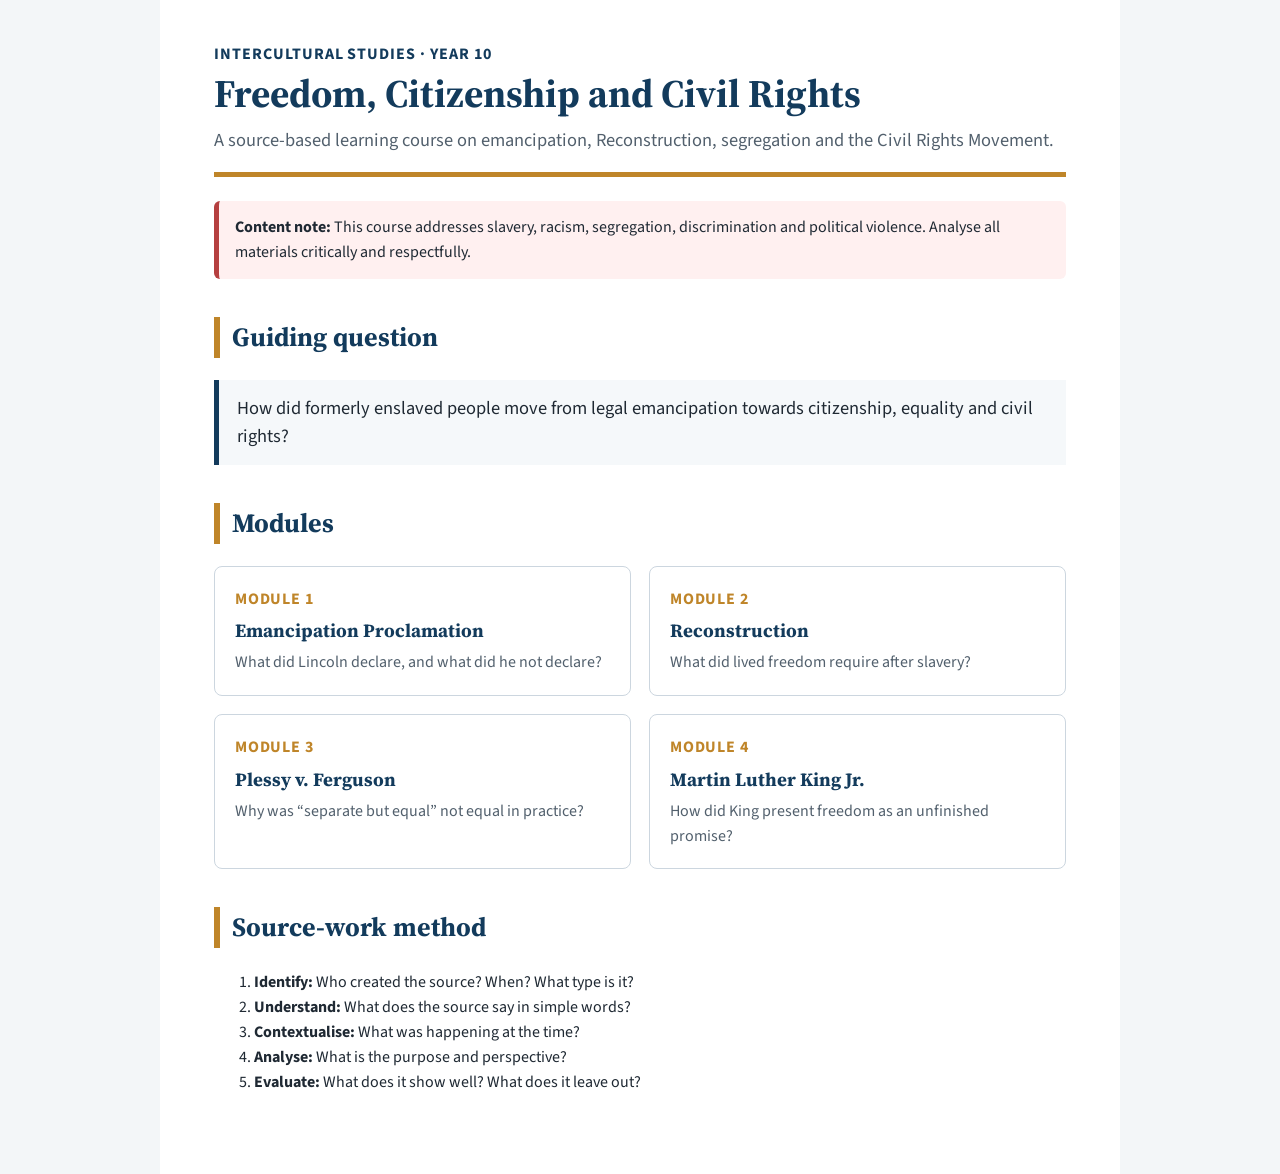
==== index.html @ 25e94c11 "Add files via upload" ====
<!DOCTYPE html>
<html lang="en">
<head>
  <meta charset="UTF-8">
  <meta name="viewport" content="width=device-width, initial-scale=1.0">
  <title>Freedom, Citizenship and Civil Rights</title>
  <link rel="stylesheet" href="styles.css">
</head>
<body>
  <main class="container">
    <header class="hero">
      <p class="eyebrow">Intercultural Studies · Year 10</p>
      <h1>Freedom, Citizenship and Civil Rights</h1>
      <p class="subtitle">A source-based learning course on emancipation, Reconstruction, segregation and the Civil Rights Movement.</p>
    </header>

    <section class="notice">
      <strong>Content note:</strong> This course addresses slavery, racism, segregation, discrimination and political violence. Analyse all materials critically and respectfully.
    </section>

    <section>
      <h2>Guiding question</h2>
      <blockquote>How did formerly enslaved people move from legal emancipation towards citizenship, equality and civil rights?</blockquote>
    </section>

    <section>
      <h2>Modules</h2>
      <div class="module-grid">
        <a class="module-card" href="module-1-emancipation.html"><span>Module 1</span><h3>Emancipation Proclamation</h3><p>What did Lincoln declare, and what did he not declare?</p></a>
        <a class="module-card" href="module-2-reconstruction.html"><span>Module 2</span><h3>Reconstruction</h3><p>What did lived freedom require after slavery?</p></a>
        <a class="module-card" href="module-3-plessy.html"><span>Module 3</span><h3>Plessy v. Ferguson</h3><p>Why was “separate but equal” not equal in practice?</p></a>
        <a class="module-card" href="module-4-king.html"><span>Module 4</span><h3>Martin Luther King Jr.</h3><p>How did King present freedom as an unfinished promise?</p></a>
      </div>
    </section>

    <section class="source-method">
      <h2>Source-work method</h2>
      <ol>
        <li><strong>Identify:</strong> Who created the source? When? What type is it?</li>
        <li><strong>Understand:</strong> What does the source say in simple words?</li>
        <li><strong>Contextualise:</strong> What was happening at the time?</li>
        <li><strong>Analyse:</strong> What is the purpose and perspective?</li>
        <li><strong>Evaluate:</strong> What does it show well? What does it leave out?</li>
      </ol>
    </section>
  </main>
</body>
</html>
---- styles.css ----
@import url('https://fonts.googleapis.com/css2?family=Source+Sans+3:wght@400;600;700&family=Source+Serif+4:opsz,wght@8..60,600;8..60,700&display=swap');
:root{--navy:#133b5c;--blue:#e9f2f8;--gold:#bf8529;--ink:#1f2933;--muted:#52606d;--line:#ccd6df;--paper:#fff;--green:#e9f6ed;--warning:#fff5de}
*{box-sizing:border-box} body{margin:0;background:#f3f6f8;color:var(--ink);font-family:'Source Sans 3',Arial,sans-serif;line-height:1.55}.container{max-width:960px;margin:0 auto;background:var(--paper);min-height:100vh;padding:42px 54px 64px}.hero{border-bottom:5px solid var(--gold);padding-bottom:18px;margin-bottom:24px}.eyebrow{color:var(--navy);font-weight:700;letter-spacing:.06em;text-transform:uppercase;margin:0}.hero h1,h1,h2,h3{font-family:'Source Serif 4',Georgia,serif;color:var(--navy)}h1{font-size:2.45rem;line-height:1.12;margin:5px 0 10px}h2{font-size:1.65rem;border-left:6px solid var(--gold);padding-left:12px;margin-top:38px}h3{margin-bottom:8px}.subtitle{font-size:1.15rem;color:var(--muted);margin:0}.notice,.note{padding:14px 16px;border-radius:6px;margin:20px 0}.notice{background:#fff0f0;border-left:5px solid #b53f3f}.note{background:var(--warning);border-left:5px solid var(--gold)}blockquote{margin:16px 0;padding:14px 18px;background:#f5f8fa;border-left:5px solid var(--navy);font-size:1.15rem}a{color:var(--navy)}.module-grid{display:grid;grid-template-columns:repeat(2,minmax(0,1fr));gap:18px}.module-card{display:block;text-decoration:none;border:1px solid var(--line);border-radius:8px;padding:20px;background:#fff;transition:transform .15s,box-shadow .15s}.module-card:hover{transform:translateY(-2px);box-shadow:0 8px 20px #123b5c1a}.module-card span{font-weight:700;color:var(--gold);text-transform:uppercase;letter-spacing:.05em}.module-card h3{margin:5px 0}.module-card p{margin:0;color:var(--muted)}.nav{display:flex;justify-content:space-between;gap:16px;border-bottom:1px solid var(--line);padding-bottom:15px;margin-bottom:25px}.nav a{font-weight:700;text-decoration:none}.visual{border:1px solid var(--line);background:#fafafa;padding:12px;margin:20px 0}.visual img{display:block;max-width:100%;max-height:470px;object-fit:contain;margin:auto}.caption{font-size:.9rem;color:var(--muted);margin:10px 0 0}table{width:100%;border-collapse:collapse;margin:15px 0 22px}th,td{border:1px solid #b9c5cf;padding:9px;vertical-align:top}th{background:var(--blue);color:var(--navy)}.source-box{background:#f6f8fa;border:1px solid var(--line);padding:18px;margin:18px 0}.task-box{border:1px solid #bcd3e2;background:#f8fcfe;padding:18px;margin:20px 0}.answer-line{border-bottom:1px solid #778899;min-height:30px;margin:12px 0}.small{font-size:.92rem;color:var(--muted)}.checklist li{margin:6px 0}.footer{border-top:1px solid var(--line);padding-top:16px;margin-top:40px;color:var(--muted);font-size:.9rem}@media(max-width:700px){.container{padding:28px 22px}.module-grid{grid-template-columns:1fr}h1{font-size:2rem}}@media print{body{background:#fff}.container{max-width:none;padding:0}.nav,.module-grid{display:none}.visual img{max-height:370px}a{color:inherit;text-decoration:none}}
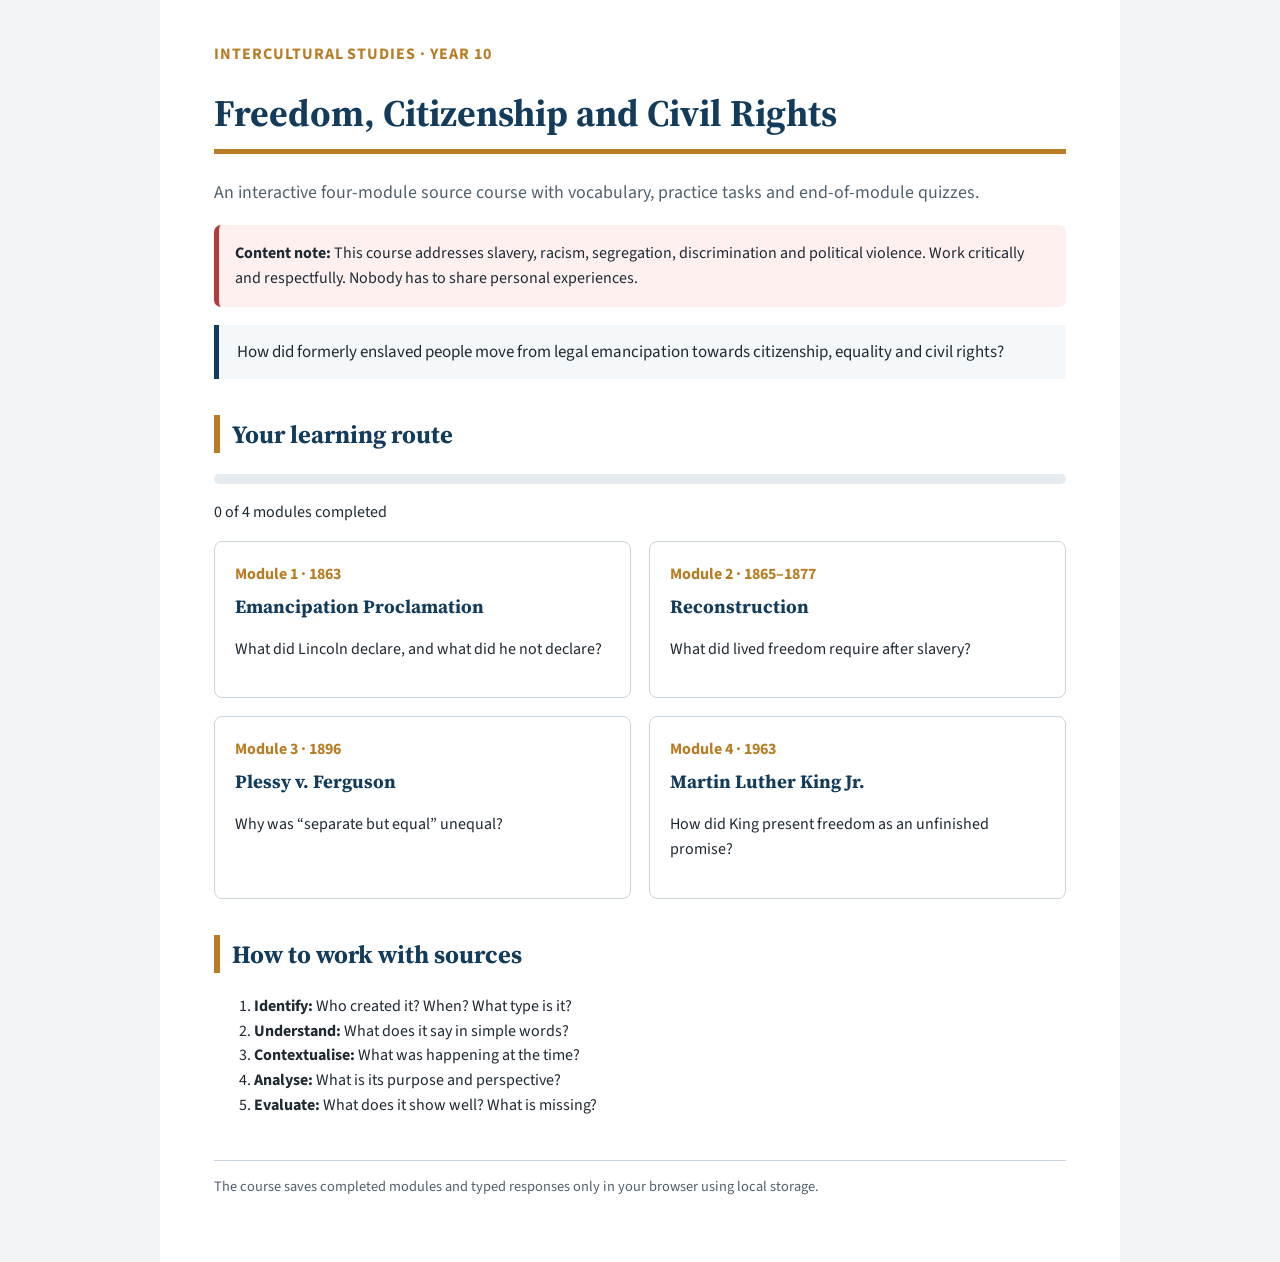
==== commit 96bf75e5: "Add files via upload" ====
--- a/index.html
+++ b/index.html
@@ -1,48 +1 @@
-<!DOCTYPE html>
-<html lang="en">
-<head>
-  <meta charset="UTF-8">
-  <meta name="viewport" content="width=device-width, initial-scale=1.0">
-  <title>Freedom, Citizenship and Civil Rights</title>
-  <link rel="stylesheet" href="styles.css">
-</head>
-<body>
-  <main class="container">
-    <header class="hero">
-      <p class="eyebrow">Intercultural Studies · Year 10</p>
-      <h1>Freedom, Citizenship and Civil Rights</h1>
-      <p class="subtitle">A source-based learning course on emancipation, Reconstruction, segregation and the Civil Rights Movement.</p>
-    </header>
-
-    <section class="notice">
-      <strong>Content note:</strong> This course addresses slavery, racism, segregation, discrimination and political violence. Analyse all materials critically and respectfully.
-    </section>
-
-    <section>
-      <h2>Guiding question</h2>
-      <blockquote>How did formerly enslaved people move from legal emancipation towards citizenship, equality and civil rights?</blockquote>
-    </section>
-
-    <section>
-      <h2>Modules</h2>
-      <div class="module-grid">
-        <a class="module-card" href="module-1-emancipation.html"><span>Module 1</span><h3>Emancipation Proclamation</h3><p>What did Lincoln declare, and what did he not declare?</p></a>
-        <a class="module-card" href="module-2-reconstruction.html"><span>Module 2</span><h3>Reconstruction</h3><p>What did lived freedom require after slavery?</p></a>
-        <a class="module-card" href="module-3-plessy.html"><span>Module 3</span><h3>Plessy v. Ferguson</h3><p>Why was “separate but equal” not equal in practice?</p></a>
-        <a class="module-card" href="module-4-king.html"><span>Module 4</span><h3>Martin Luther King Jr.</h3><p>How did King present freedom as an unfinished promise?</p></a>
-      </div>
-    </section>
-
-    <section class="source-method">
-      <h2>Source-work method</h2>
-      <ol>
-        <li><strong>Identify:</strong> Who created the source? When? What type is it?</li>
-        <li><strong>Understand:</strong> What does the source say in simple words?</li>
-        <li><strong>Contextualise:</strong> What was happening at the time?</li>
-        <li><strong>Analyse:</strong> What is the purpose and perspective?</li>
-        <li><strong>Evaluate:</strong> What does it show well? What does it leave out?</li>
-      </ol>
-    </section>
-  </main>
-</body>
-</html>
+<!doctype html><html lang="en"><head><meta charset="utf-8"><meta name="viewport" content="width=device-width,initial-scale=1"><title>Freedom, Citizenship and Civil Rights</title><link rel="stylesheet" href="styles.css"></head><body><main class="container"><p class="eyebrow">Intercultural Studies · Year 10</p><h1>Freedom, Citizenship and Civil Rights</h1><p class="subtitle">An interactive four-module source course with vocabulary, practice tasks and end-of-module quizzes.</p><div class="notice"><strong>Content note:</strong> This course addresses slavery, racism, segregation, discrimination and political violence. Work critically and respectfully. Nobody has to share personal experiences.</div><blockquote>How did formerly enslaved people move from legal emancipation towards citizenship, equality and civil rights?</blockquote><h2>Your learning route</h2><div class="progress"><span id="bar"></span></div><p id="progressText">0 of 4 modules completed</p><div class="module-grid"><a class="module-card" href="module-1-emancipation.html"><span>Module 1 · 1863</span><h3>Emancipation Proclamation</h3><p>What did Lincoln declare, and what did he not declare?</p></a><a class="module-card" href="module-2-reconstruction.html"><span>Module 2 · 1865–1877</span><h3>Reconstruction</h3><p>What did lived freedom require after slavery?</p></a><a class="module-card" href="module-3-plessy.html"><span>Module 3 · 1896</span><h3>Plessy v. Ferguson</h3><p>Why was “separate but equal” unequal?</p></a><a class="module-card" href="module-4-king.html"><span>Module 4 · 1963</span><h3>Martin Luther King Jr.</h3><p>How did King present freedom as an unfinished promise?</p></a></div><h2>How to work with sources</h2><ol><li><strong>Identify:</strong> Who created it? When? What type is it?</li><li><strong>Understand:</strong> What does it say in simple words?</li><li><strong>Contextualise:</strong> What was happening at the time?</li><li><strong>Analyse:</strong> What is its purpose and perspective?</li><li><strong>Evaluate:</strong> What does it show well? What is missing?</li></ol><footer class="footer">The course saves completed modules and typed responses only in your browser using local storage.</footer></main><script>let n=0;['m1','m2','m3','m4'].forEach(x=>{if(localStorage.getItem('complete-'+x))n++});document.getElementById('bar').style.width=(n*25)+'%';document.getElementById('progressText').textContent=n+' of 4 modules completed';</script></body></html>
--- a/styles.css
+++ b/styles.css
@@ -1,3 +1,2 @@
 @import url('https://fonts.googleapis.com/css2?family=Source+Sans+3:wght@400;600;700&family=Source+Serif+4:opsz,wght@8..60,600;8..60,700&display=swap');
-:root{--navy:#133b5c;--blue:#e9f2f8;--gold:#bf8529;--ink:#1f2933;--muted:#52606d;--line:#ccd6df;--paper:#fff;--green:#e9f6ed;--warning:#fff5de}
-*{box-sizing:border-box} body{margin:0;background:#f3f6f8;color:var(--ink);font-family:'Source Sans 3',Arial,sans-serif;line-height:1.55}.container{max-width:960px;margin:0 auto;background:var(--paper);min-height:100vh;padding:42px 54px 64px}.hero{border-bottom:5px solid var(--gold);padding-bottom:18px;margin-bottom:24px}.eyebrow{color:var(--navy);font-weight:700;letter-spacing:.06em;text-transform:uppercase;margin:0}.hero h1,h1,h2,h3{font-family:'Source Serif 4',Georgia,serif;color:var(--navy)}h1{font-size:2.45rem;line-height:1.12;margin:5px 0 10px}h2{font-size:1.65rem;border-left:6px solid var(--gold);padding-left:12px;margin-top:38px}h3{margin-bottom:8px}.subtitle{font-size:1.15rem;color:var(--muted);margin:0}.notice,.note{padding:14px 16px;border-radius:6px;margin:20px 0}.notice{background:#fff0f0;border-left:5px solid #b53f3f}.note{background:var(--warning);border-left:5px solid var(--gold)}blockquote{margin:16px 0;padding:14px 18px;background:#f5f8fa;border-left:5px solid var(--navy);font-size:1.15rem}a{color:var(--navy)}.module-grid{display:grid;grid-template-columns:repeat(2,minmax(0,1fr));gap:18px}.module-card{display:block;text-decoration:none;border:1px solid var(--line);border-radius:8px;padding:20px;background:#fff;transition:transform .15s,box-shadow .15s}.module-card:hover{transform:translateY(-2px);box-shadow:0 8px 20px #123b5c1a}.module-card span{font-weight:700;color:var(--gold);text-transform:uppercase;letter-spacing:.05em}.module-card h3{margin:5px 0}.module-card p{margin:0;color:var(--muted)}.nav{display:flex;justify-content:space-between;gap:16px;border-bottom:1px solid var(--line);padding-bottom:15px;margin-bottom:25px}.nav a{font-weight:700;text-decoration:none}.visual{border:1px solid var(--line);background:#fafafa;padding:12px;margin:20px 0}.visual img{display:block;max-width:100%;max-height:470px;object-fit:contain;margin:auto}.caption{font-size:.9rem;color:var(--muted);margin:10px 0 0}table{width:100%;border-collapse:collapse;margin:15px 0 22px}th,td{border:1px solid #b9c5cf;padding:9px;vertical-align:top}th{background:var(--blue);color:var(--navy)}.source-box{background:#f6f8fa;border:1px solid var(--line);padding:18px;margin:18px 0}.task-box{border:1px solid #bcd3e2;background:#f8fcfe;padding:18px;margin:20px 0}.answer-line{border-bottom:1px solid #778899;min-height:30px;margin:12px 0}.small{font-size:.92rem;color:var(--muted)}.checklist li{margin:6px 0}.footer{border-top:1px solid var(--line);padding-top:16px;margin-top:40px;color:var(--muted);font-size:.9rem}@media(max-width:700px){.container{padding:28px 22px}.module-grid{grid-template-columns:1fr}h1{font-size:2rem}}@media print{body{background:#fff}.container{max-width:none;padding:0}.nav,.module-grid{display:none}.visual img{max-height:370px}a{color:inherit;text-decoration:none}}
+:root{--navy:#133b5c;--blue:#e8f2f8;--gold:#b87d24;--ink:#1f2933;--muted:#52606d;--line:#cad5df;--green:#e8f6eb;--red:#fff0f0;--paper:#fff}*{box-sizing:border-box}body{margin:0;background:#f2f5f7;color:var(--ink);font-family:'Source Sans 3',Arial,sans-serif;line-height:1.55}.container{max-width:960px;margin:0 auto;background:#fff;min-height:100vh;padding:42px 54px 64px}.nav{display:flex;justify-content:space-between;gap:16px;border-bottom:1px solid var(--line);padding-bottom:14px;margin-bottom:24px}.nav a{color:var(--navy);font-weight:700;text-decoration:none}.eyebrow{margin:0;color:var(--gold);font-weight:700;text-transform:uppercase;letter-spacing:.06em}.subtitle{margin-top:0;color:var(--muted);font-size:1.12rem}h1,h2,h3{font-family:'Source Serif 4',Georgia,serif;color:var(--navy)}h1{font-size:2.35rem;line-height:1.15;border-bottom:5px solid var(--gold);padding-bottom:14px}h2{font-size:1.55rem;border-left:6px solid var(--gold);padding-left:12px;margin-top:36px}h3{margin-bottom:8px}.notice,.note,.feedback,.source-box,.task-box{padding:16px;border-radius:7px;margin:18px 0}.notice{background:#fff0f0;border-left:5px solid #b23b3b}.note{background:#fff7e3;border-left:5px solid var(--gold)}.source-box{background:#f5f8fa;border:1px solid var(--line)}.task-box{background:#f8fcfe;border:1px solid #b9d5e7}.visual{margin:18px 0;padding:12px;border:1px solid var(--line);background:#fafafa}.visual img{max-width:100%;display:block;margin:auto;max-height:440px;object-fit:contain}.caption,.small{font-size:.9rem;color:var(--muted)}blockquote{margin:16px 0;padding:14px 18px;border-left:5px solid var(--navy);background:#f5f8fa;font-size:1.06rem}table{width:100%;border-collapse:collapse;margin:16px 0}th,td{border:1px solid #b9c5cf;padding:9px;vertical-align:top}th{background:var(--blue);color:var(--navy)}label{display:block;margin:8px 0;cursor:pointer}input[type=text],textarea{width:100%;font:inherit;padding:9px;border:1px solid #9eacb8;border-radius:5px;background:#fff}textarea{min-height:92px}.btn{appearance:none;border:none;background:var(--navy);color:#fff;padding:10px 16px;border-radius:5px;font:700 1rem 'Source Sans 3',Arial;cursor:pointer;margin:12px 8px 4px 0}.btn:hover{background:#0e2d45}.btn.secondary{background:#607383}.feedback{display:none}.feedback.ok{display:block;background:var(--green);border-left:5px solid #378147}.feedback.error{display:block;background:var(--red);border-left:5px solid #b23b3b}.score{font-weight:700;color:var(--navy)}.quiz-question{padding:14px 0;border-bottom:1px solid var(--line)}.quiz-question:last-child{border-bottom:none}.drag-list{list-style:none;padding:0;margin:8px 0}.drag-list li{background:#fff;border:1px solid #b9c5cf;padding:10px;margin:7px 0;border-radius:5px;cursor:grab}.dropzone{border:2px dashed #98acba;padding:14px;border-radius:6px;min-height:55px;background:#fff;margin:8px 0}.hidden-answer{display:none}.progress{height:10px;background:#e5ebef;border-radius:9px;overflow:hidden}.progress>span{display:block;height:100%;width:0;background:var(--gold);transition:width .3s}.module-grid{display:grid;grid-template-columns:repeat(2,minmax(0,1fr));gap:18px}.module-card{display:block;text-decoration:none;border:1px solid var(--line);padding:20px;border-radius:8px;color:var(--ink)}.module-card:hover{box-shadow:0 8px 20px #123b5c1a}.module-card h3{margin:5px 0}.module-card span{color:var(--gold);font-weight:700}.footer{border-top:1px solid var(--line);padding-top:15px;margin-top:42px;font-size:.9rem;color:var(--muted)}@media(max-width:700px){.container{padding:28px 20px}.module-grid{grid-template-columns:1fr}h1{font-size:2rem}}@media print{body{background:#fff}.container{max-width:none;padding:0}.nav,.btn,.progress{display:none}.feedback{display:block;border:1px solid #ccc;background:#fff}.hidden-answer{display:block}}
